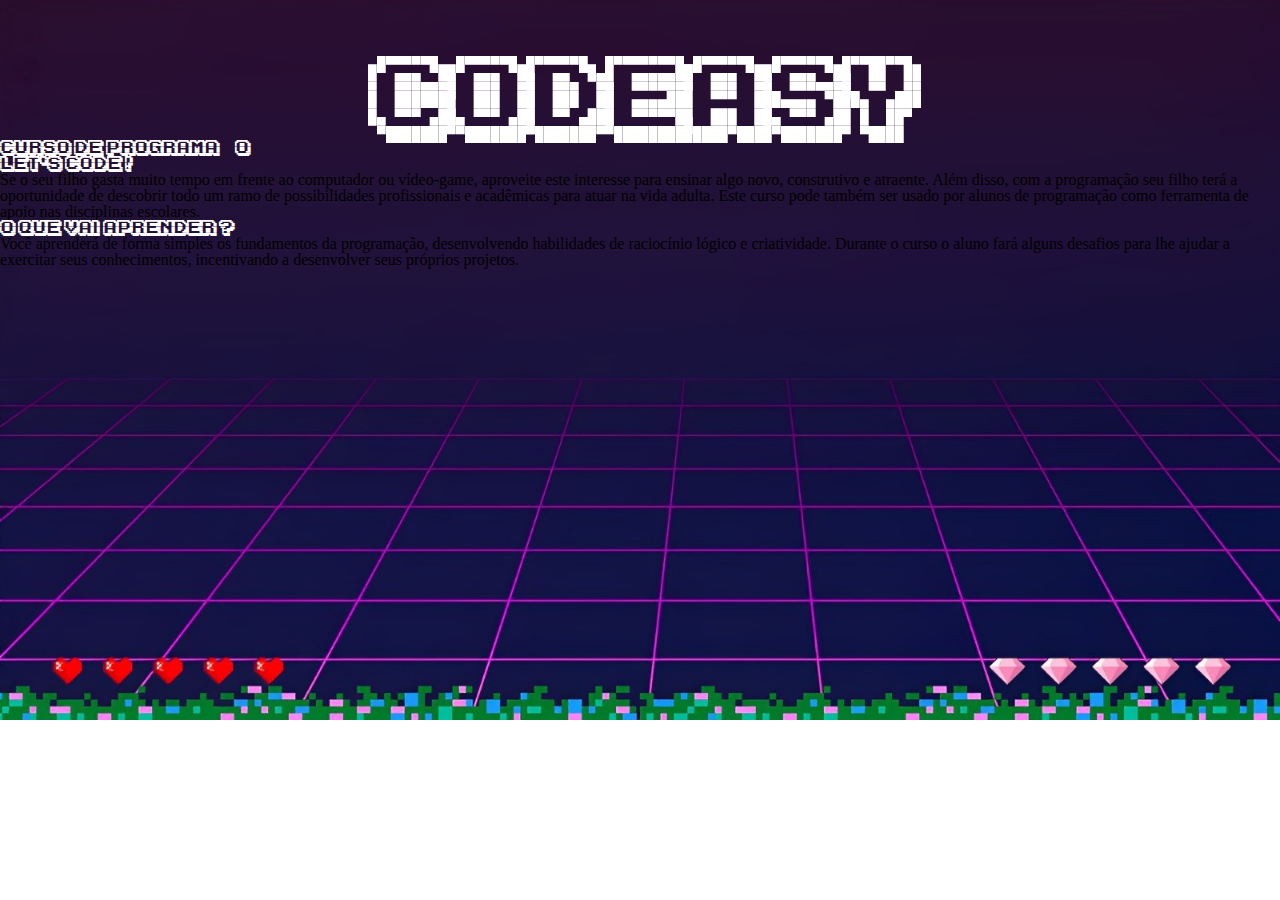
==== index.html @ 0fe14606 "inicio de projeto" ====
<!DOCTYPE html>
<html lang="pt-BR">
<head>
    <meta charset="UTF-8">
    <link rel="stylesheet" href="./reset.css">
    <link rel="stylesheet" href="./style.css" >
    <title>Codeasy</title>
</head>


<body>

<header>
<div> <h1 class="titulo"> Codeasy</h1></div>
<div> <h2 class="subtitulo"> Curso de programação</h2></div>
</header>

<div>
    <h2> Let's code ! </h2>

    <p> Se o seu filho gasta muito tempo em frente ao computador ou vídeo-game, aproveite este interesse para ensinar algo novo, construtivo e atraente. 
        Além disso, com a programação seu filho terá a oportunidade de descobrir todo um ramo de possibilidades profissionais e acadêmicas para atuar na vida adulta.
        Este curso pode também ser usado por alunos de programação como ferramenta de apoio nas disciplinas escolares.</p>
    
    </div>

    <div>
        <h2> O que vai aprender ?</h2>
    
        <p> Você aprenderá de forma simples os fundamentos da programação, desenvolvendo habilidades de raciocínio lógico e criatividade.
            Durante o curso o aluno fará alguns desafios para lhe ajudar a exercitar seus conhecimentos, incentivando a desenvolver seus próprios projetos.</p>
        
        </div>









</body>
</html>
---- style.css ----
@font-face {
    font-family: "Karmatic";
    src: url(karmatic_arcade/ka1.ttf);
}

h1{ font-family:"karmatic";color: white; text-align: center; margin-top: 50px;}

.titulo{ font-size: 90px; }

h2{ font-family:"karmatic"; color: white;}

body{ background-image: url(./images/background.jpeg);
    background-repeat: no-repeat;
    background-size: cover;
}
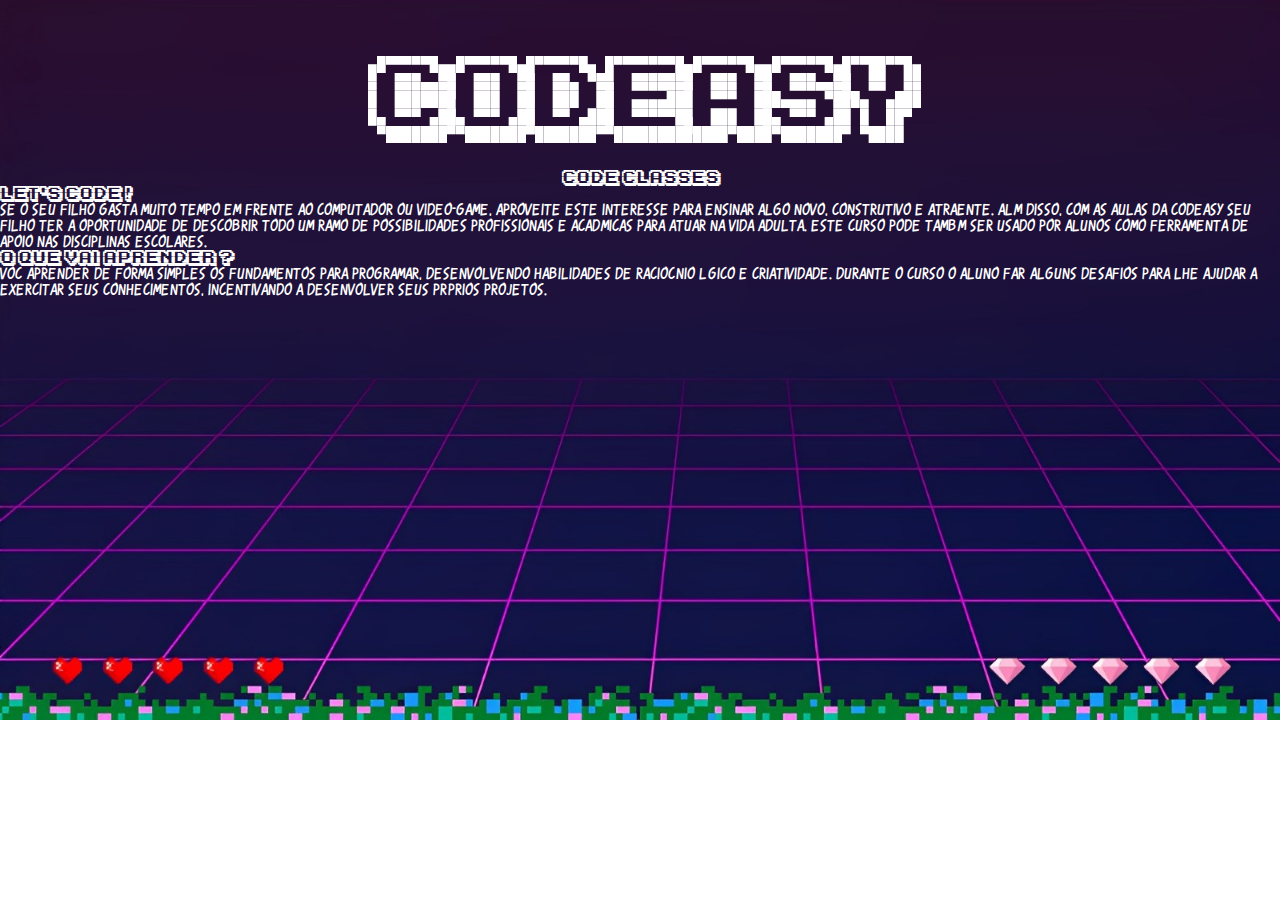
==== commit 6b592f32: "alterações da fonte e texto 1" ====
--- a/index.html
+++ b/index.html
@@ -12,24 +12,32 @@
 
 <header>
 <div> <h1 class="titulo"> Codeasy</h1></div>
-<div> <h2 class="subtitulo"> Curso de programação</h2></div>
+<div> <h2 class="subtitulo"> Code classes </h2></div>
 </header>
 
 <div>
     <h2> Let's code ! </h2>
 
-    <p> Se o seu filho gasta muito tempo em frente ao computador ou vídeo-game, aproveite este interesse para ensinar algo novo, construtivo e atraente. 
-        Além disso, com a programação seu filho terá a oportunidade de descobrir todo um ramo de possibilidades profissionais e acadêmicas para atuar na vida adulta.
-        Este curso pode também ser usado por alunos de programação como ferramenta de apoio nas disciplinas escolares.</p>
+    <p> Se o seu filho gasta muito tempo em frente ao computador ou video-game, aproveite este interesse para ensinar algo novo, construtivo e atraente. 
+        Além disso, com as aulas da codeasy seu filho terá a oportunidade de descobrir todo um ramo de possibilidades profissionais e acadêmicas para atuar na vida adulta.
+        Este curso pode também ser usado por alunos como ferramenta de apoio nas disciplinas escolares.</p>
     
     </div>
 
     <div>
         <h2> O que vai aprender ?</h2>
     
-        <p> Você aprenderá de forma simples os fundamentos da programação, desenvolvendo habilidades de raciocínio lógico e criatividade.
+        <p> Você aprenderá de forma simples os fundamentos para programar, desenvolvendo habilidades de raciocínio lógico e criatividade.
             Durante o curso o aluno fará alguns desafios para lhe ajudar a exercitar seus conhecimentos, incentivando a desenvolver seus próprios projetos.</p>
         
+        </div>
+
+        <div>
+<ul>
+    
+</ul>
+
+
         </div>
 
 
--- a/style.css
+++ b/style.css
@@ -3,13 +3,21 @@
     src: url(karmatic_arcade/ka1.ttf);
 }
 
+
+@font-face {
+    font-family: "Revolution" ;
+    src: url(./karmatic_revolution/kr1.ttf);
+}
 h1{ font-family:"karmatic";color: white; text-align: center; margin-top: 50px;}
 
 .titulo{ font-size: 90px; }
+.subtitulo{ text-align: center; margin-top: 30px;}
 
 h2{ font-family:"karmatic"; color: white;}
 
 body{ background-image: url(./images/background.jpeg);
     background-repeat: no-repeat;
     background-size: cover;
-}+}
+
+p{ font-family:"Revolution"; color: white;}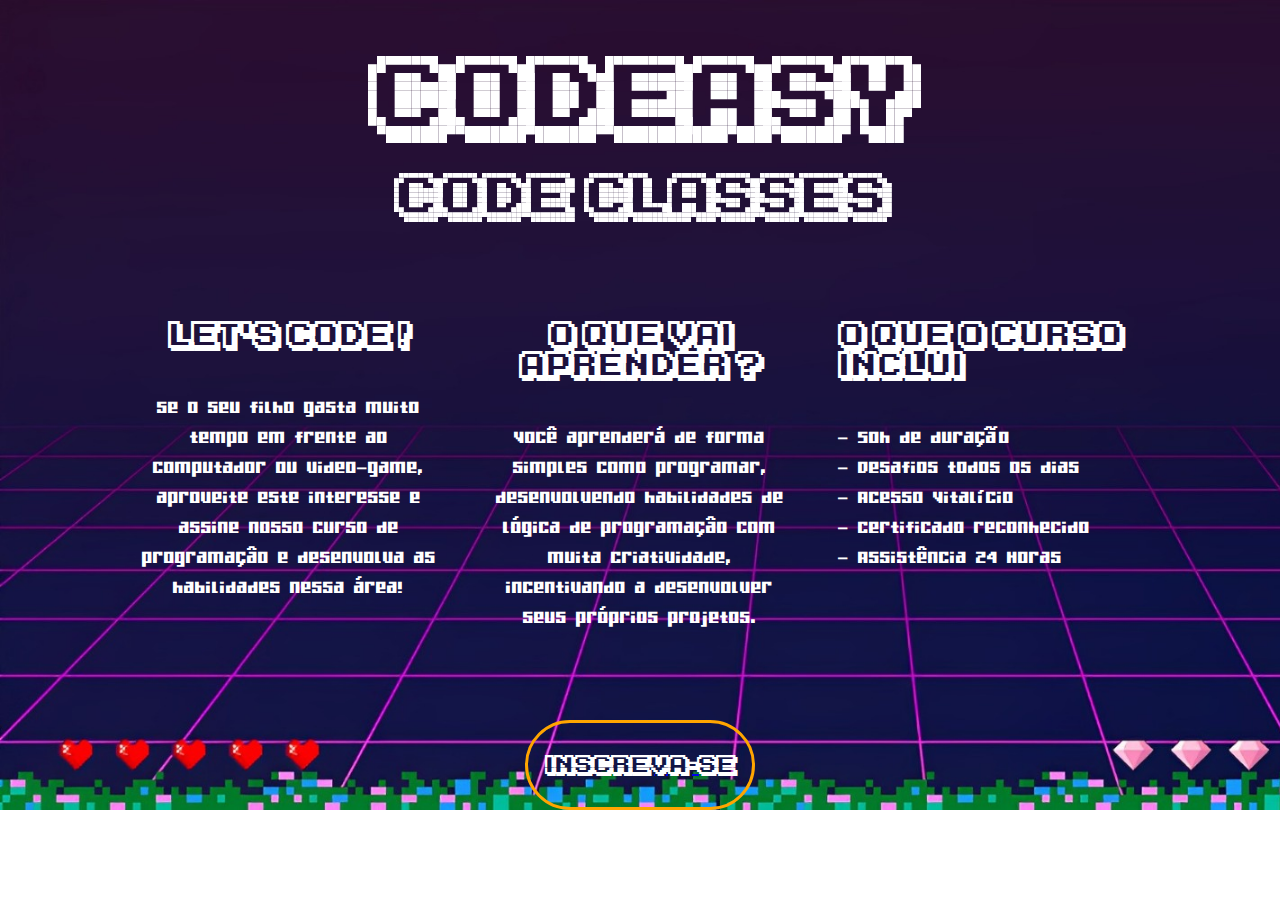
==== commit 26292e55: "alterações 2" ====
--- a/index.html
+++ b/index.html
@@ -15,32 +15,51 @@
 <div> <h2 class="subtitulo"> Code classes </h2></div>
 </header>
 
-<div>
-    <h2> Let's code ! </h2>
-
-    <p> Se o seu filho gasta muito tempo em frente ao computador ou video-game, aproveite este interesse para ensinar algo novo, construtivo e atraente. 
-        Além disso, com as aulas da codeasy seu filho terá a oportunidade de descobrir todo um ramo de possibilidades profissionais e acadêmicas para atuar na vida adulta.
-        Este curso pode também ser usado por alunos como ferramenta de apoio nas disciplinas escolares.</p>
+<div class="info">
+   
+    <div class="info1">
+        <h2> Let's code ! </h2>
     
-    </div>
-
-    <div>
-        <h2> O que vai aprender ?</h2>
-    
-        <p> Você aprenderá de forma simples os fundamentos para programar, desenvolvendo habilidades de raciocínio lógico e criatividade.
-            Durante o curso o aluno fará alguns desafios para lhe ajudar a exercitar seus conhecimentos, incentivando a desenvolver seus próprios projetos.</p>
+        <p> Se o seu filho gasta muito tempo em frente ao computador ou video-game, aproveite este interesse e assine nosso curso de programaçâo e desenvolva as habilidades nessa área!
+            <!-- construtivo e atraente. 
+            Com as aulas da codeasy seu filho terá a oportunidade de descobrir todo um ramo de possibilidades profissionais e academicas para atuar na vida adulta.
+            Este curso pode também ser usado por alunos como ferramenta de apoio nas disciplinas escolares.* --></p>
         
         </div>
-
-        <div>
-<ul>
     
-</ul>
+        <div class="info1">
+            <h2> O que vai aprender ?</h2>
+        
+            <p> Você aprenderá de forma simples como programar, 
+                desenvolvendo habilidades de lógica de programaçâo com muita criatividade,
+                <!-- Durante o curso o aluno fará alguns desafios para lhe ajudar a exercitar seus conhecimentos,  -->incentivando a desenvolver seus próprios projetos.</p>
+            
+            </div>
+    
+            <div class="info1 divL">
+                <h3> O que o curso inclui:
+                </h3>
+               <ul>
+                    <li>- 50h de duração </li>
+                    <li>- Desafios todos os dias </li>
+                    <li>- Acesso Vitalício </li>
+                    <li>- Certificado reconhecido </li>
+                    <li>- Assistência 24 Horas</li>
+                    
+                  </ul>
+    
+    
+            </div>
+    
 
 
-        </div>
 
+</div>
+<a href="./form.html"><button class="inscrever">inscreva-se</button></a>
 
+<footer>
+    
+</footer>
 
 
 
--- a/style.css
+++ b/style.css
@@ -3,21 +3,101 @@
     src: url(karmatic_arcade/ka1.ttf);
 }
 
-
 @font-face {
     font-family: "Revolution" ;
     src: url(./karmatic_revolution/kr1.ttf);
 }
+@font-face {
+    font-family: "Gamer";
+    src: url(./fontes/Gamer.ttf);
+}
 h1{ font-family:"karmatic";color: white; text-align: center; margin-top: 50px;}
 
-.titulo{ font-size: 90px; }
+.titulo{ font-size: 90px;  }
 .subtitulo{ text-align: center; margin-top: 30px;}
 
-h2{ font-family:"karmatic"; color: white;}
+header h2{ 
+    font-family:"karmatic"; 
+    color: white;
+    font-size: 50px;}
+
+h3{ font-family:"karmatic"; color: white;}
 
 body{ background-image: url(./images/background.jpeg);
     background-repeat: no-repeat;
     background-size: cover;
+    color: white;
 }
 
-p{ font-family:"Revolution"; color: white;}+
+
+.info{ 
+    font-family:"Gamer" ;
+    color: white;
+    font-size: 30px;
+    width: 80%;
+    margin:100px auto;
+    justify-content: space-around; 
+    display: flex; 
+    gap: 30px;
+    height: 300px;
+
+/*     letter-spacing: 3px; */
+}
+.info h2 {
+    margin-bottom: 40px;
+    font-family:"karmatic"; 
+    color: white;
+}
+.info1{  
+    width: 30%;
+    text-align: center;
+}
+
+.divL{
+    text-align: left;
+}
+
+.info1 ul {
+    margin-top:40px
+}
+.inscrever {
+    font-size: 22px;
+    display:block;
+    margin:auto;
+    height: 90px;
+    width: 230px;
+    border: solid 3px orange;
+    background-color: transparent;
+    color: white;
+    border-radius: 50px;
+    transition: 0.5s;
+    font-family: 'Karmatic';
+}
+.inscrever:hover {
+    background-color: orange;
+}
+.inscrever:active{
+    background-color: #bd7b00;
+}
+form {
+    margin-top: 50px;
+    width: 70%;
+    background-color: #00000040;
+    border-radius: 25px;
+    padding: 20px;
+
+}
+
+.btn {border: solid 3px orange;
+    background-color: transparent;
+    color: white;
+    border-radius: 50px;
+    transition: 0.5s; 
+    font-family: 'Karmatic';
+    
+    }
+
+    .btn:hover {
+        background-color: orange;
+        border: solid 3px orange;}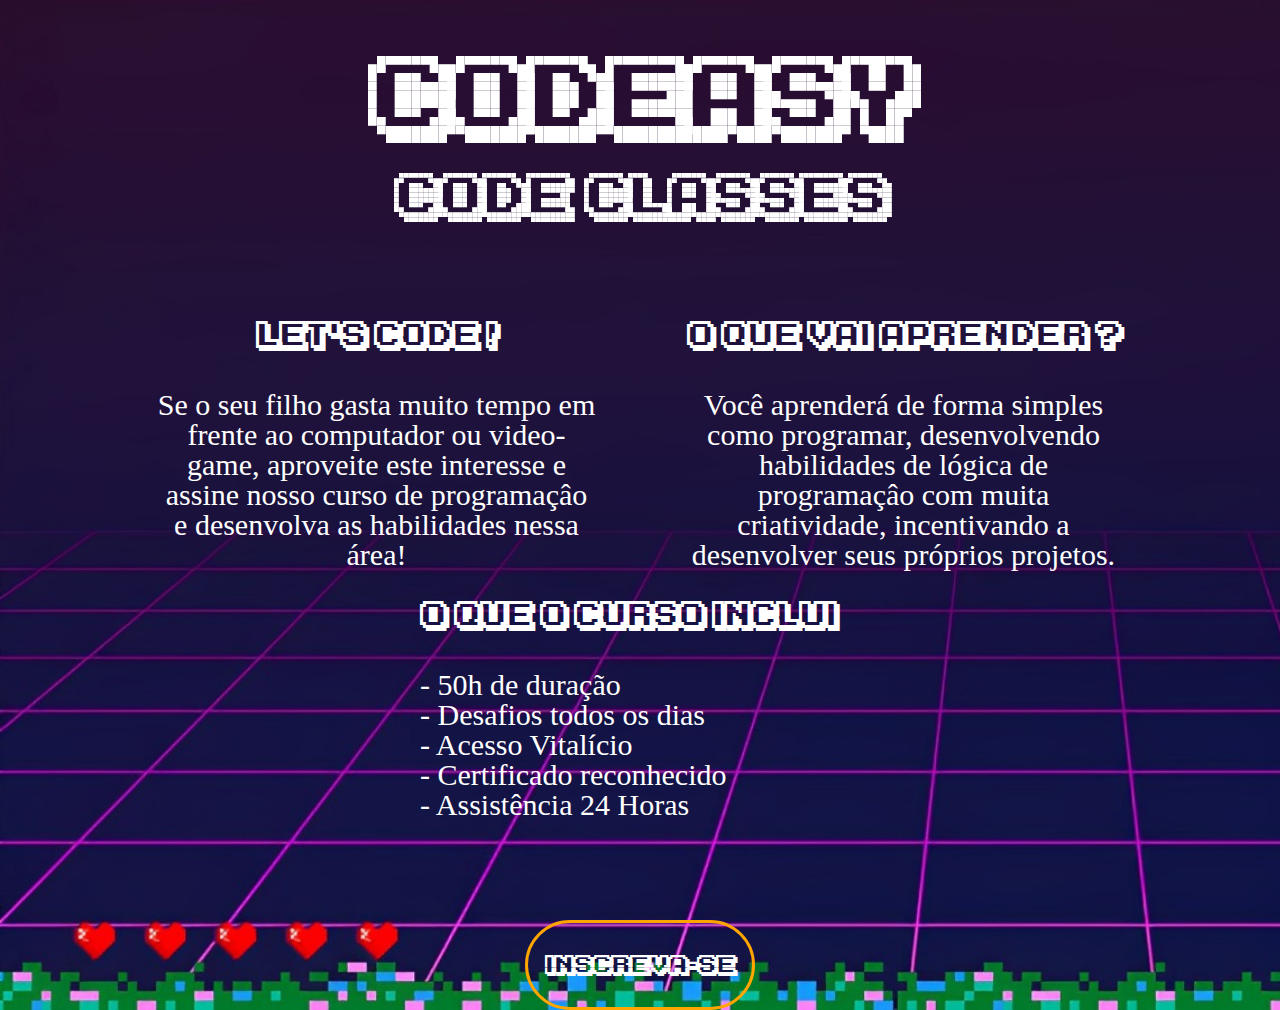
==== commit a0690989: "alt 4" ====
--- a/index.html
+++ b/index.html
@@ -55,7 +55,9 @@
 
 
 </div>
-<a href="./form.html"><button class="inscrever">inscreva-se</button></a>
+
+<div class="botao" ><a href="./form.html"><button class="inscrever">Inscreva-se</button></a>  </div>
+
 
 <footer>
     
--- a/style.css
+++ b/style.css
@@ -13,7 +13,7 @@
 }
 h1{ font-family:"karmatic";color: white; text-align: center; margin-top: 50px;}
 
-.titulo{ font-size: 90px;  }
+.titulo{ font-size: 90px; text-decoration: none;  }
 .subtitulo{ text-align: center; margin-top: 30px;}
 
 header h2{ 
@@ -27,12 +27,14 @@
     background-repeat: no-repeat;
     background-size: cover;
     color: white;
+    min-height: 100vh;
 }
 
 
 
 .info{ 
-    font-family:"Gamer" ;
+    font-family:inherit ;
+    flex-wrap: wrap;
     color: white;
     font-size: 30px;
     width: 80%;
@@ -40,7 +42,8 @@
     justify-content: space-around; 
     display: flex; 
     gap: 30px;
-    height: 300px;
+    height: 50%;
+    position:relative;
 
 /*     letter-spacing: 3px; */
 }
@@ -50,7 +53,7 @@
     color: white;
 }
 .info1{  
-    width: 30%;
+    width:440px;
     text-align: center;
 }
 
@@ -61,9 +64,16 @@
 .info1 ul {
     margin-top:40px
 }
+
+.botao { width: fit-content;
+margin: auto;
+position:relative;
+flex-wrap: wrap;
+
+}
+
 .inscrever {
     font-size: 22px;
-    display:block;
     margin:auto;
     height: 90px;
     width: 230px;
@@ -100,4 +110,10 @@
 
     .btn:hover {
         background-color: orange;
-        border: solid 3px orange;}+        border: solid 3px orange;}
+
+    a{ text-decoration: none; color: inherit;}
+
+  
+
+
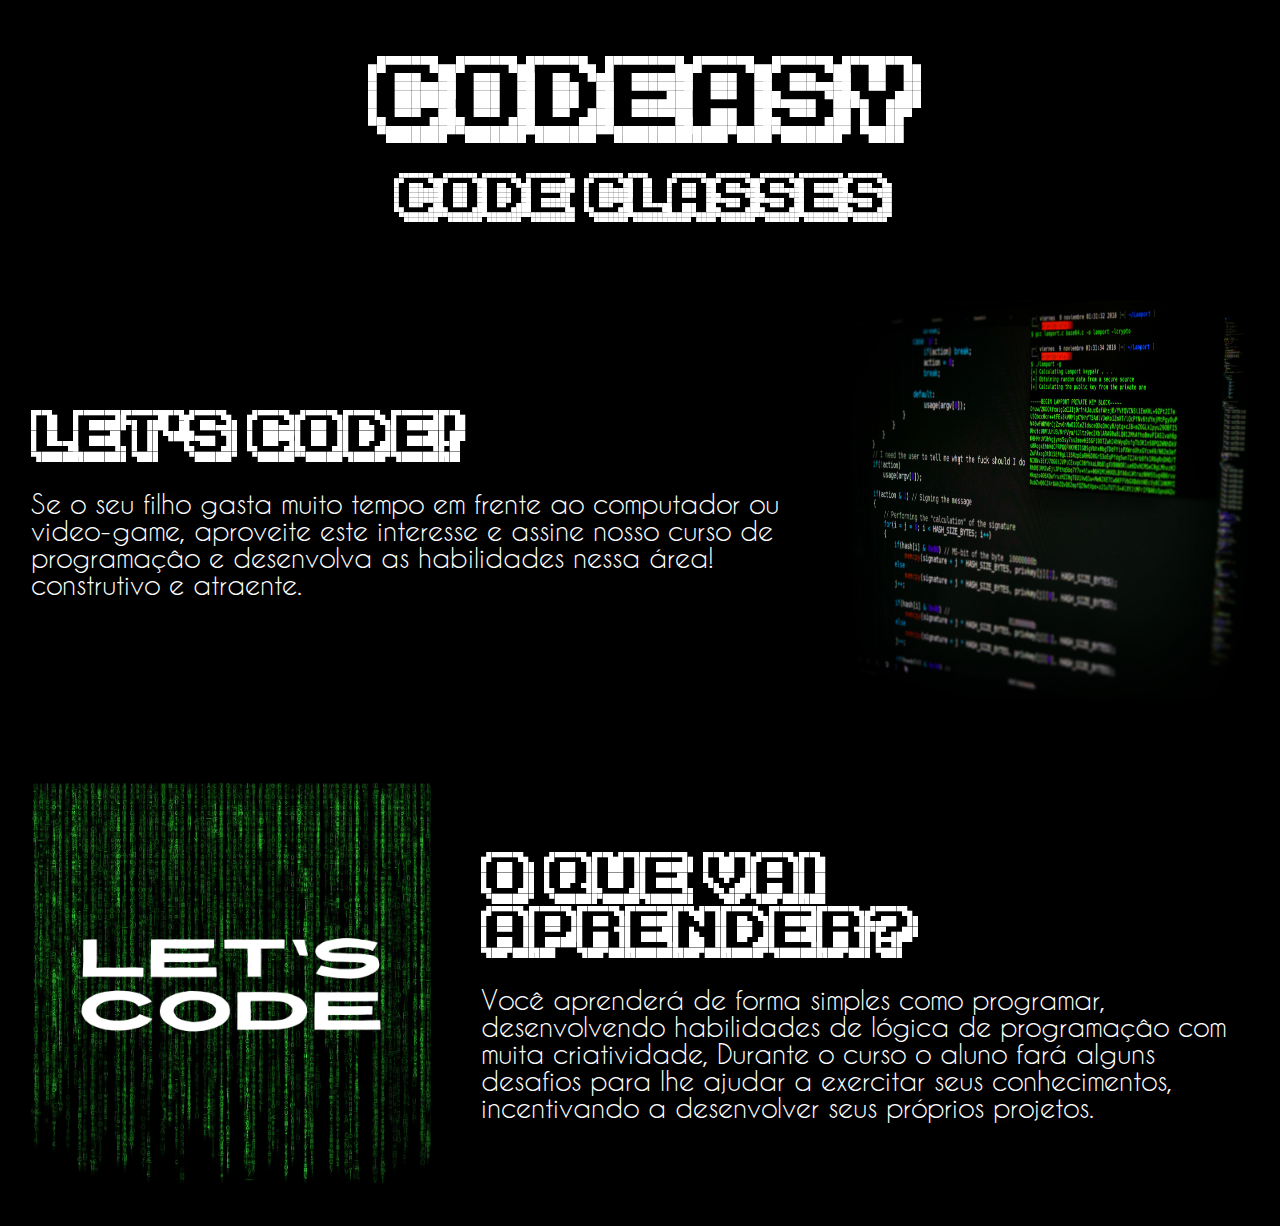
==== commit 0d0819c4: "Atualizações no site - novo design" ====
--- a/index.html
+++ b/index.html
@@ -14,25 +14,60 @@
 <div> <h1 class="titulo"> Codeasy</h1></div>
 <div> <h2 class="subtitulo"> Code classes </h2></div>
 </header>
-
+<main>
+    <div class="div-prin">
+        
+        <div class="div-1">
+            <div>
+                <h2 class="code"> Let's code!</h2>
+                <p> Se o seu filho gasta muito tempo em frente ao computador ou video-game, aproveite este interesse e assine nosso curso de programaçâo e desenvolva as habilidades nessa área!
+                construtivo e atraente.</p>
+            </div>
+        </div>
+        <div class="div-2">
+            <img src="./images/img2.jpg" alt="" class="img-1">
+        </div>
+        
+    </div>
+    <div class="div-prin">
+        <div class="div-2">
+            <img src="./images/img1.png" alt="">
+        </div>
+        <div class="div-1">
+            <div>
+                <h2> O que vai aprender?</h2>
+                <p>
+                    Você aprenderá de forma simples como programar,
+                    desenvolvendo habilidades de lógica de programaçâo com muita criatividade,
+                     Durante o curso o aluno fará alguns desafios para lhe ajudar a exercitar seus conhecimentos, incentivando a desenvolver seus próprios projetos.
+                </p>
+            </div>
+            </div>
+    </div>
+</main>
+<!-- 
 <div class="info">
    
+
+    
+
     <div class="info1">
-        <h2> Let's code ! </h2>
-    
-        <p> Se o seu filho gasta muito tempo em frente ao computador ou video-game, aproveite este interesse e assine nosso curso de programaçâo e desenvolva as habilidades nessa área!
-            <!-- construtivo e atraente. 
+
+        <div> <h2 class="code"> Let's code!</h2></div>
+        <div> <p> Se o seu filho gasta muito tempo em frente ao computador ou video-game, aproveite este interesse e assine nosso curso de programaçâo e desenvolva as habilidades nessa área!
+             construtivo e atraente. 
             Com as aulas da codeasy seu filho terá a oportunidade de descobrir todo um ramo de possibilidades profissionais e academicas para atuar na vida adulta.
-            Este curso pode também ser usado por alunos como ferramenta de apoio nas disciplinas escolares.* --></p>
+            Este curso pode também ser usado por alunos como ferramenta de apoio nas disciplinas escolares.*</p>
+        </div>
         
         </div>
     
         <div class="info1">
-            <h2> O que vai aprender ?</h2>
+            <h2> O que vai aprender?</h2>
         
             <p> Você aprenderá de forma simples como programar, 
                 desenvolvendo habilidades de lógica de programaçâo com muita criatividade,
-                <!-- Durante o curso o aluno fará alguns desafios para lhe ajudar a exercitar seus conhecimentos,  -->incentivando a desenvolver seus próprios projetos.</p>
+                 Durante o curso o aluno fará alguns desafios para lhe ajudar a exercitar seus conhecimentos, incentivando a desenvolver seus próprios projetos.</p>
             
             </div>
     
@@ -56,7 +91,7 @@
 
 </div>
 
-<div class="botao" ><a href="./form.html"><button class="inscrever">Inscreva-se</button></a>  </div>
+<div class="botao" ><a href="./form.html"><button class="inscrever">Inscreva-se</button></a>  </div> -->
 
 
 <footer>
--- a/style.css
+++ b/style.css
@@ -8,8 +8,10 @@
     src: url(./karmatic_revolution/kr1.ttf);
 }
 @font-face {
-    font-family: "Gamer";
-    src: url(./fontes/Gamer.ttf);
+    font-family: "caviar";
+    src: url(./fontes/caviar_dreams/CaviarDreams.ttf);
+
+
 }
 h1{ font-family:"karmatic";color: white; text-align: center; margin-top: 50px;}
 
@@ -23,7 +25,7 @@
 
 h3{ font-family:"karmatic"; color: white;}
 
-body{ background-image: url(./images/background.jpeg);
+body{ background-color: black;
     background-repeat: no-repeat;
     background-size: cover;
     color: white;
@@ -33,7 +35,7 @@
 
 
 .info{ 
-    font-family:inherit ;
+    font-family:"caviar";
     flex-wrap: wrap;
     color: white;
     font-size: 30px;
@@ -54,7 +56,7 @@
 }
 .info1{  
     width:440px;
-    text-align: center;
+    text-align: justify;
 }
 
 .divL{
@@ -86,6 +88,7 @@
 }
 .inscrever:hover {
     background-color: orange;
+    cursor: pointer;
 }
 .inscrever:active{
     background-color: #bd7b00;
@@ -114,6 +117,33 @@
 
     a{ text-decoration: none; color: inherit;}
 
+    footer { height: 40px;}
   
-
-
+.div-prin {
+    width: 100%;
+    display: flex;
+    margin-top:80px;
+    justify-content: center;
+    column-gap: 50px;
+    
+}
+.div-1 {
+    width: 60%;
+    display: flex;
+    justify-content: center;
+    align-items: center;
+}
+.div-prin img{
+    width: 400px;
+    height: 400px;
+}
+.div-prin h2{
+    font-size: 6vh;
+    font-family: "Karmatic";
+    margin-bottom: 30px;
+}
+.div-prin p {
+    font-family:"caviar"; 
+    color: white;
+    font-size: 3vh;
+}
